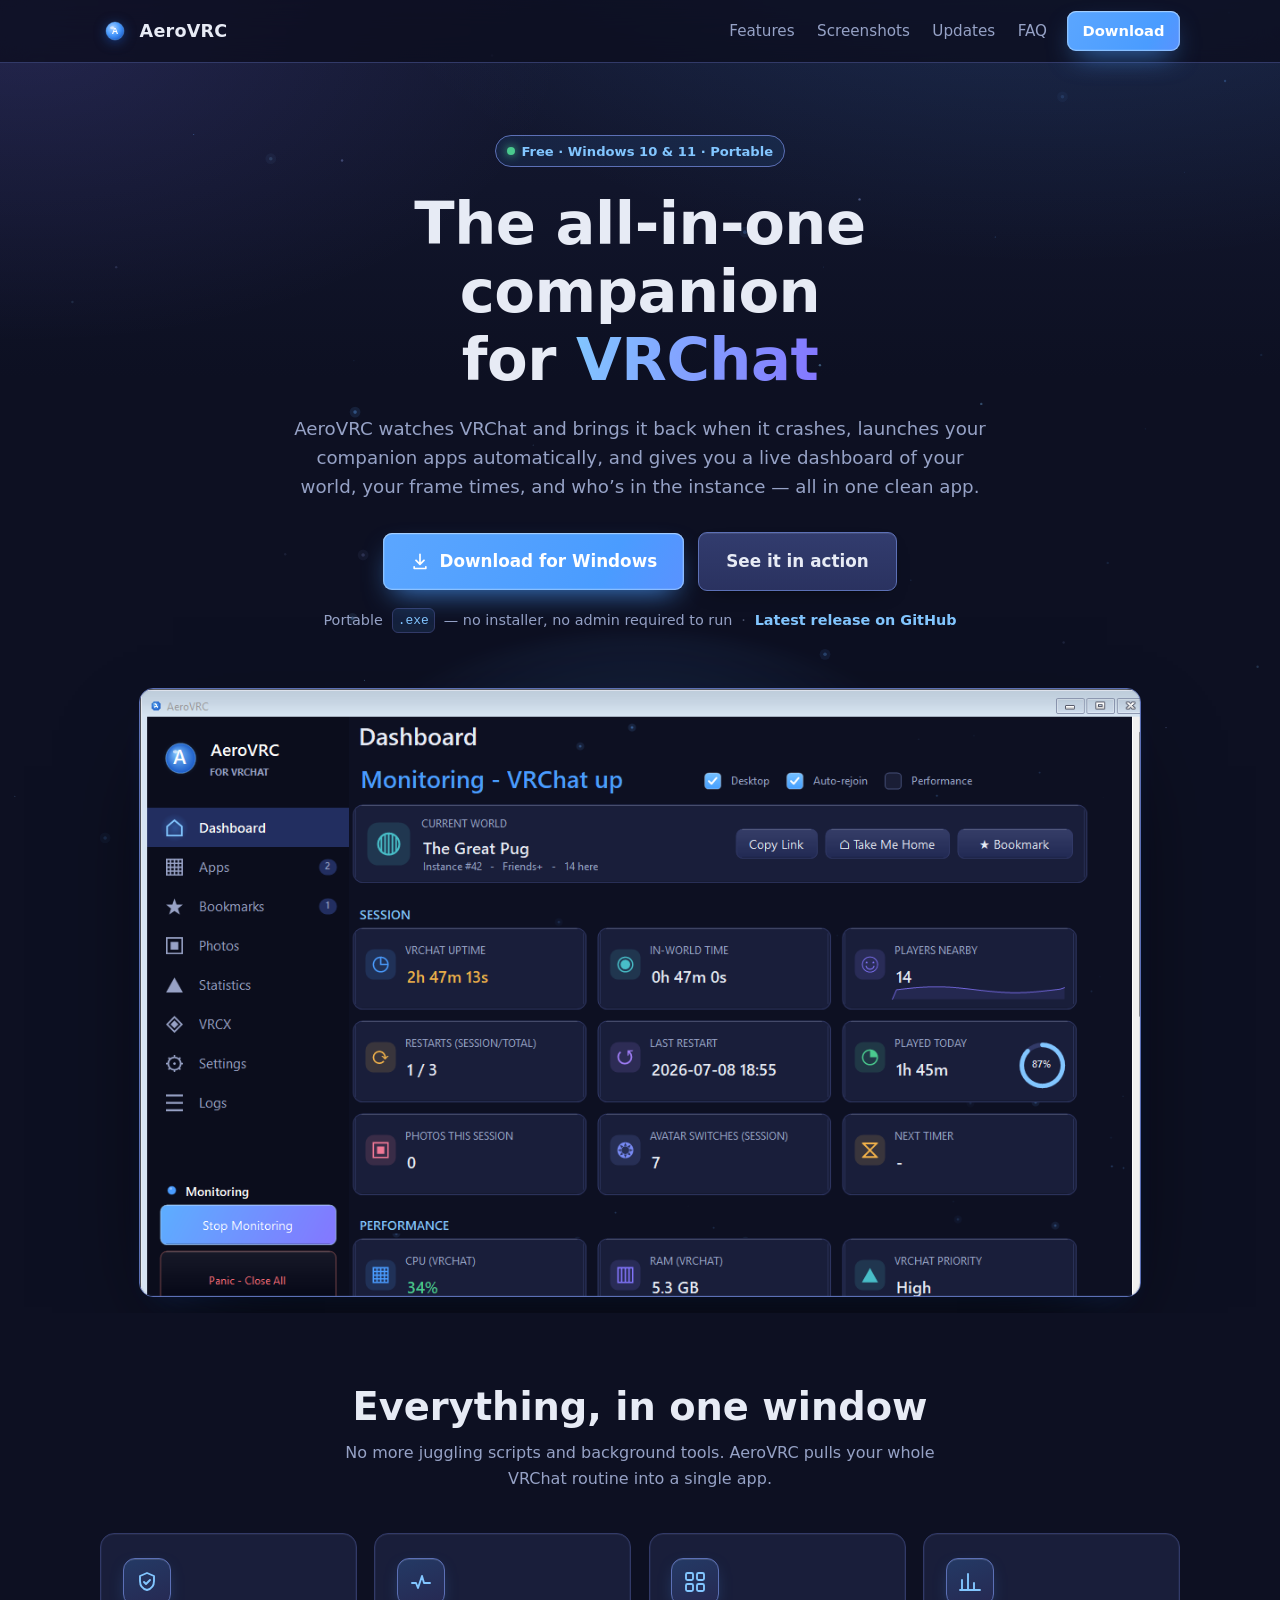
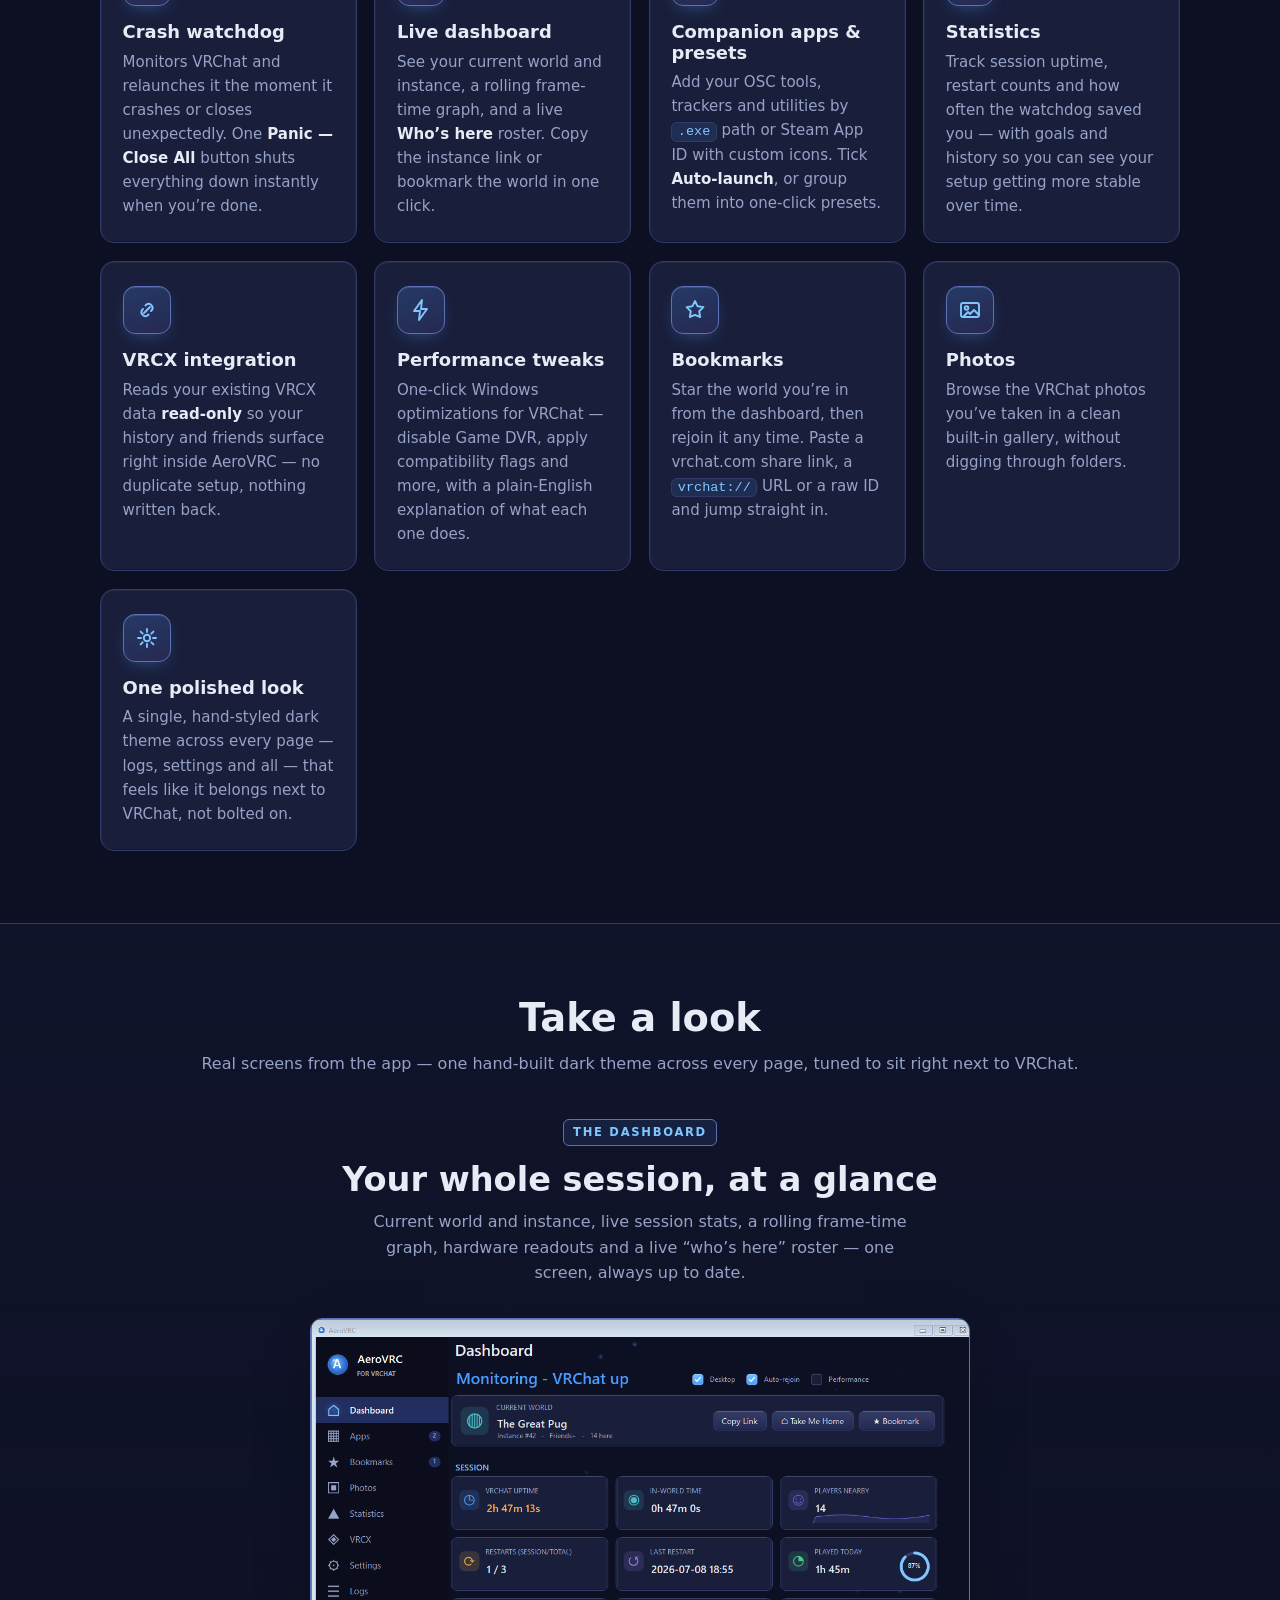
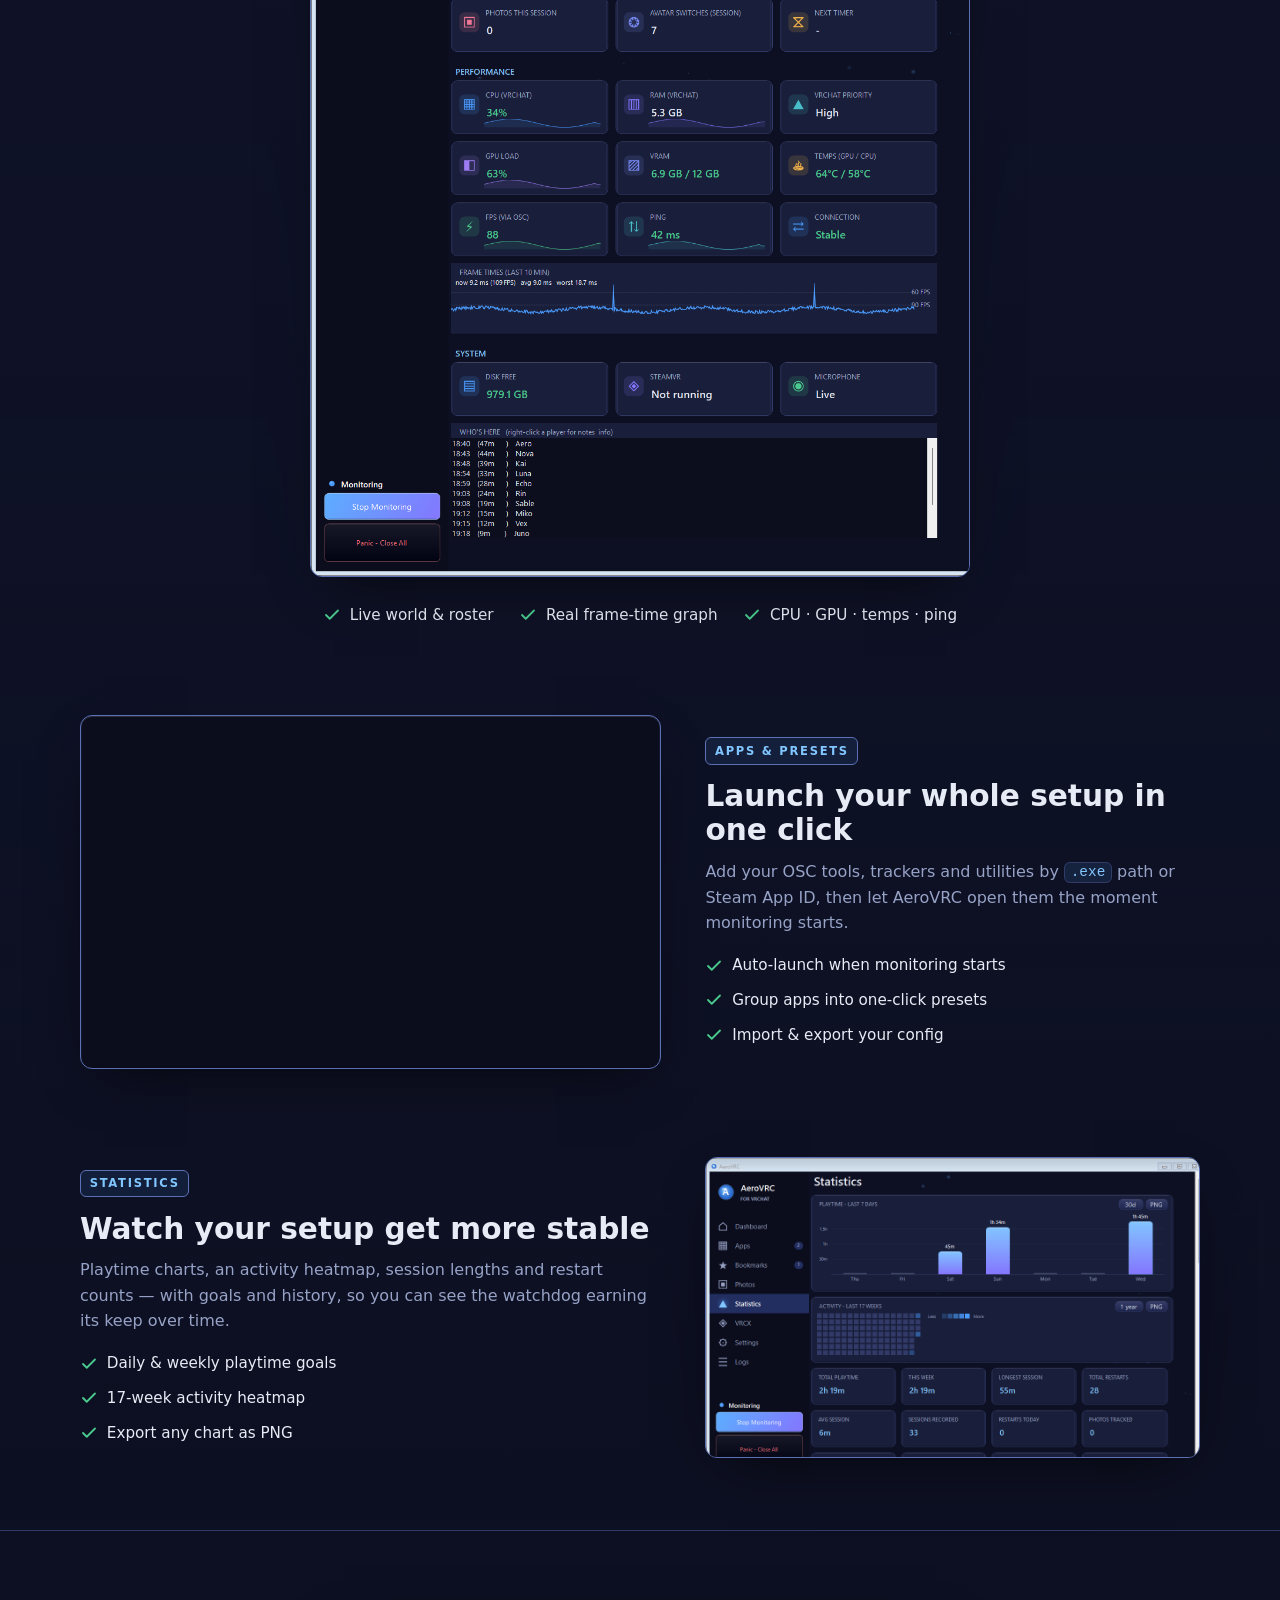
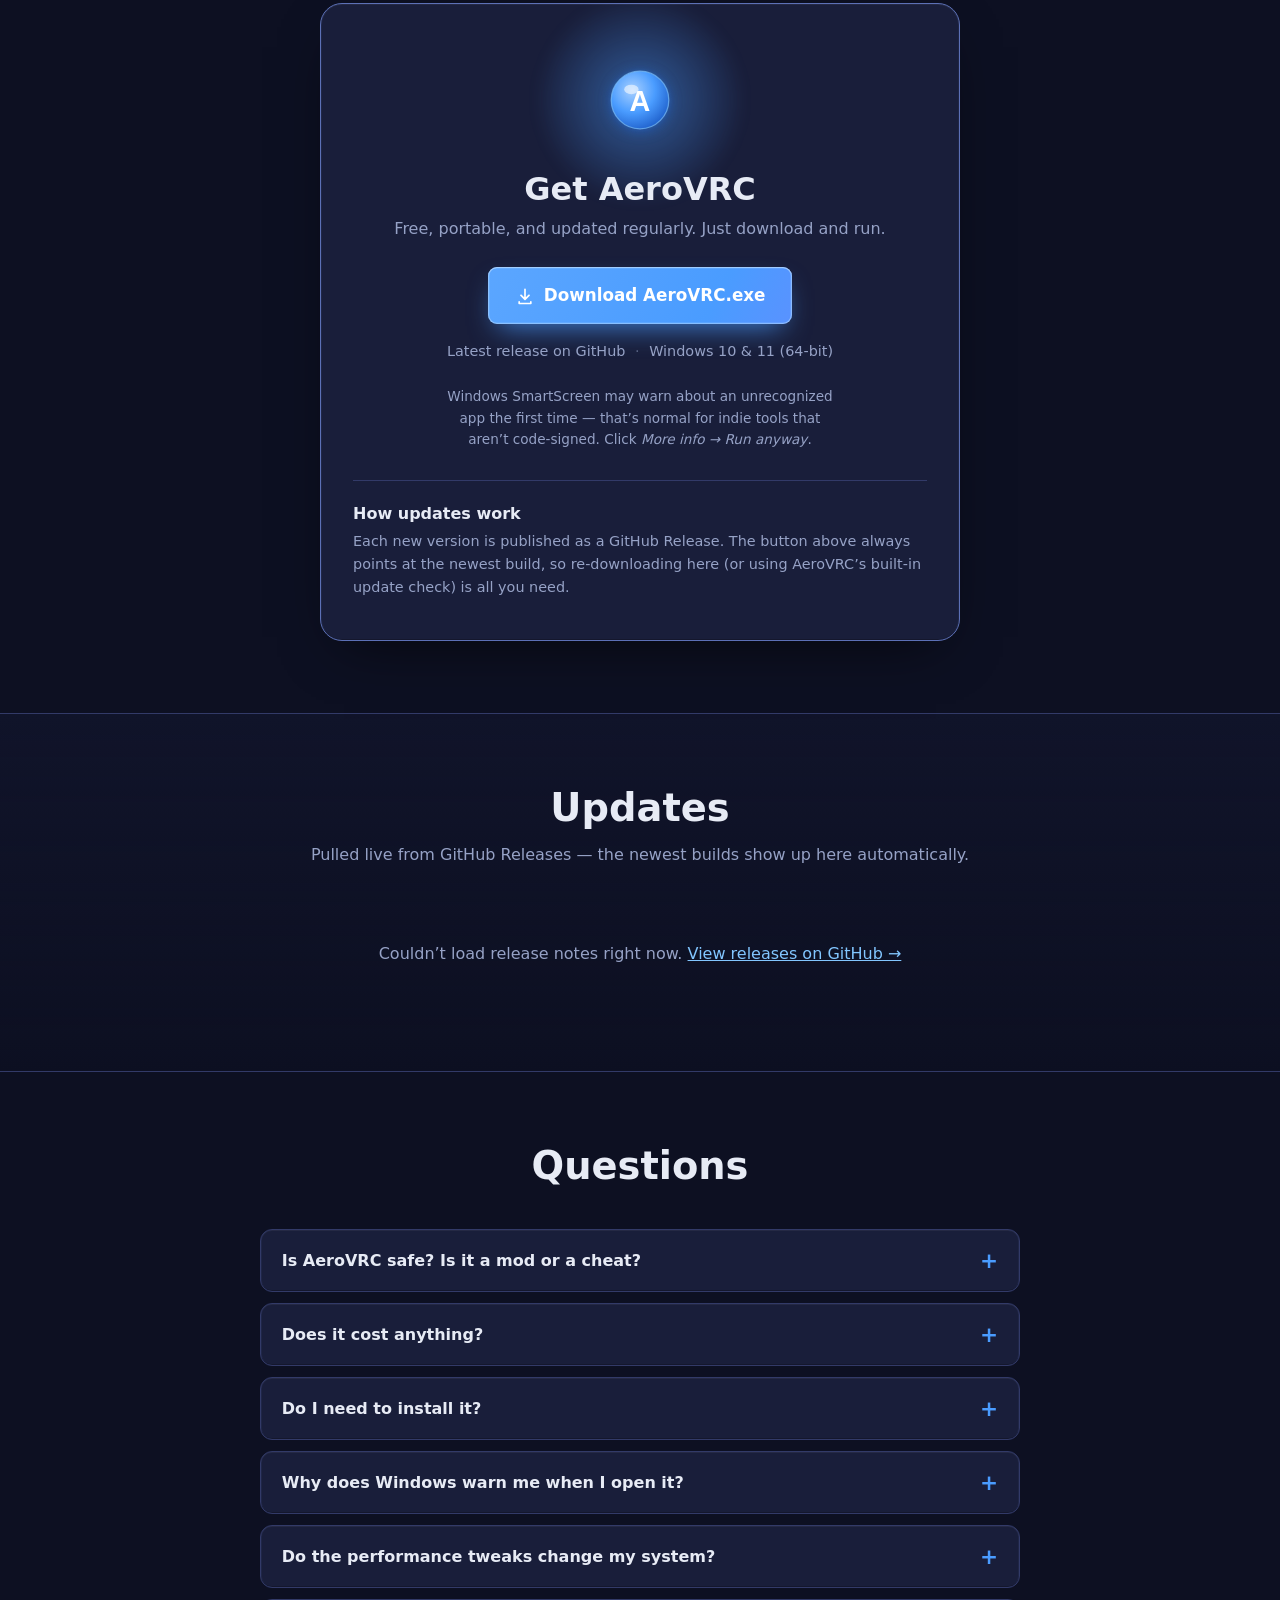
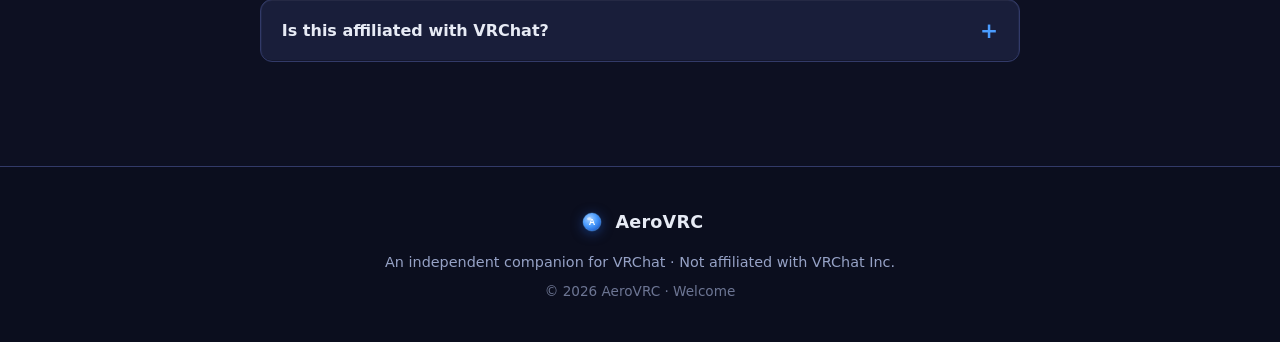
==== home/index.html @ f1172c56 "Add welcome splash page at root, move full site to /home The root now serves a welcome/splash screen" ====
<!doctype html>
<html lang="en">
<head>
  <meta charset="utf-8" />
  <meta name="viewport" content="width=device-width, initial-scale=1" />
  <title>AeroVRC — The all-in-one companion for VRChat</title>
  <meta name="description" content="AeroVRC keeps VRChat running, launches your companion apps, and gives you a live dashboard, VRCX integration, and one-click performance tweaks — free for Windows." />

  <meta property="og:title" content="AeroVRC — The all-in-one companion for VRChat" />
  <meta property="og:description" content="Crash watchdog, live dashboard, companion-app launcher, VRCX integration and performance tweaks. Free for Windows 10 & 11." />
  <meta property="og:type" content="website" />
  <meta property="og:url" content="https://aerovrc.com/home" />
  <meta property="og:image" content="https://aerovrc.com/img/cs_dashboard.png" />
  <meta name="twitter:card" content="summary_large_image" />
  <meta name="twitter:image" content="https://aerovrc.com/img/cs_dashboard.png" />

  <link rel="canonical" href="https://aerovrc.com/home" />
  <link rel="icon" href="/favicon.ico" />
  <link rel="stylesheet" href="/style.css" />

  <!-- =====================================================================
       CONFIG  —  set your GitHub repo here as  "username/repo"
       Everything (download button + auto version) reads from this one line.
       ===================================================================== -->
  <script>window.AEROVRC_REPO = "CalamityTheWatcher/AeroVRC";</script>
</head>
<body>

  <!-- ===== animated sparkle backdrop (the app's signature look) ===== -->
  <canvas id="sparkles" aria-hidden="true"></canvas>

  <!-- ===== reusable orb "A" logo (matches the app's drawn nav logo) ===== -->
  <svg width="0" height="0" style="position:absolute" aria-hidden="true">
    <defs>
      <radialGradient id="orbGlow" cx="50%" cy="50%" r="50%">
        <stop offset="0%" stop-color="#4a9cff" stop-opacity=".55" />
        <stop offset="70%" stop-color="#4a9cff" stop-opacity="0" />
      </radialGradient>
      <radialGradient id="orbBody" cx="37%" cy="33%" r="75%">
        <stop offset="0%" stop-color="#a8d0ff" />
        <stop offset="52%" stop-color="#4a9cff" />
        <stop offset="100%" stop-color="#1c5cc8" />
      </radialGradient>
      <symbol id="orb" viewBox="0 0 100 100">
        <circle cx="50" cy="50" r="49" fill="url(#orbGlow)" />
        <circle cx="50" cy="50" r="30" fill="url(#orbBody)" stroke="#82c6ff" stroke-opacity=".65" stroke-width="1.3" />
        <ellipse cx="41" cy="39" rx="7.5" ry="5" fill="#fff" opacity=".55" />
        <text x="50" y="51" text-anchor="middle" dominant-baseline="central"
              font-family="'Segoe UI Semibold','Segoe UI',sans-serif" font-weight="700" font-size="30" fill="#fff">A</text>
      </symbol>
    </defs>
  </svg>

  <!-- ================= NAV ================= -->
  <header class="nav" id="top">
    <div class="nav-inner">
      <a class="brand" href="#top">
        <svg class="orb orb-sm"><use href="#orb" /></svg>
        <span class="brand-name">AeroVRC</span>
      </a>
      <nav class="nav-links">
        <a href="#features">Features</a>
        <a href="#screens">Screenshots</a>
        <a href="#updates">Updates</a>
        <a href="#faq">FAQ</a>
      </nav>
      <a class="btn btn-primary btn-sm" data-download href="#download">Download</a>
    </div>
  </header>

  <!-- ================= HERO ================= -->
  <section class="hero">
    <div class="hero-inner" data-stagger>
      <span class="pill"><span class="pill-dot"></span> Free · Windows 10 &amp; 11 · Portable</span>
      <h1>The all-in-one companion<br />for <span class="grad">VRChat</span></h1>
      <p class="lead">
        AeroVRC watches VRChat and brings it back when it crashes, launches your companion
        apps automatically, and gives you a live dashboard of your world, your frame times,
        and who&rsquo;s in the instance — all in one clean app.
      </p>
      <div class="hero-cta">
        <a class="btn btn-primary btn-lg" data-download href="#download">
          <svg viewBox="0 0 24 24" width="20" height="20" aria-hidden="true"><path fill="currentColor" d="M12 3a1 1 0 0 1 1 1v9.6l3.3-3.3a1 1 0 0 1 1.4 1.4l-5 5a1 1 0 0 1-1.4 0l-5-5a1 1 0 0 1 1.4-1.4l3.3 3.3V4a1 1 0 0 1 1-1Zm-7 15a1 1 0 0 1 1 1v1h12v-1a1 1 0 1 1 2 0v2a1 1 0 0 1-1 1H5a1 1 0 0 1-1-1v-2a1 1 0 0 1 1-1Z"/></svg>
          Download for Windows
        </a>
        <a class="btn btn-secondary btn-lg" href="#screens">See it in action</a>
      </div>
      <p class="cta-sub">
        Portable <code>.exe</code> — no installer, no admin required to run
        <span class="dot">·</span>
        <span class="cta-meta" data-version>Latest release</span>
      </p>
    </div>

    <!-- The real app — a live-session screenshot of the AeroVRC dashboard -->
    <div class="hero-shot reveal" style="--rd:340ms">
      <div class="orb-halo hero-glow" aria-hidden="true"></div>
      <figure class="device">
        <img src="/img/cs_dashboard.png" width="1120" height="680" loading="eager" decoding="async"
             alt="The AeroVRC dashboard while monitoring a live VRChat session — current world (The Great Pug, Friends+, 14 players), plus session stat cards for uptime, players, restarts and played-today." />
      </figure>
    </div>
  </section>

  <!-- ================= FEATURES ================= -->
  <section class="section" id="features">
    <div class="section-head reveal">
      <h2>Everything, in one window</h2>
      <p>No more juggling scripts and background tools. AeroVRC pulls your whole VRChat routine into a single app.</p>
    </div>

    <div class="grid" data-stagger>
      <article class="feature">
        <div class="ficon"><svg viewBox="0 0 24 24"><path d="M12 3l7 3v5c0 4.4-2.9 7.9-7 9-4.1-1.1-7-4.6-7-9V6l7-3z"/><path d="M9 12l2 2 4-4"/></svg></div>
        <h3>Crash watchdog</h3>
        <p>Monitors VRChat and relaunches it the moment it crashes or closes unexpectedly. One <strong>Panic — Close All</strong> button shuts everything down instantly when you&rsquo;re done.</p>
      </article>

      <article class="feature">
        <div class="ficon"><svg viewBox="0 0 24 24"><path d="M3 13h4l2 5 4-12 2 7h6"/></svg></div>
        <h3>Live dashboard</h3>
        <p>See your current world and instance, a rolling frame-time graph, and a live <strong>Who&rsquo;s here</strong> roster. Copy the instance link or bookmark the world in one click.</p>
      </article>

      <article class="feature">
        <div class="ficon"><svg viewBox="0 0 24 24"><rect x="3" y="3" width="7" height="7" rx="1.5"/><rect x="14" y="3" width="7" height="7" rx="1.5"/><rect x="3" y="14" width="7" height="7" rx="1.5"/><rect x="14" y="14" width="7" height="7" rx="1.5"/></svg></div>
        <h3>Companion apps &amp; presets</h3>
        <p>Add your OSC tools, trackers and utilities by <code>.exe</code> path or Steam App ID with custom icons. Tick <strong>Auto-launch</strong>, or group them into one-click presets.</p>
      </article>

      <article class="feature">
        <div class="ficon"><svg viewBox="0 0 24 24"><path d="M4 20V10M10 20V4M16 20v-7M22 20H2"/></svg></div>
        <h3>Statistics</h3>
        <p>Track session uptime, restart counts and how often the watchdog saved you — with goals and history so you can see your setup getting more stable over time.</p>
      </article>

      <article class="feature">
        <div class="ficon"><svg viewBox="0 0 24 24"><path d="M9 15l6-6"/><path d="M10.5 7.5l1-1a4 4 0 015.5 5.5l-1 1"/><path d="M13.5 16.5l-1 1a4 4 0 01-5.5-5.5l1-1"/></svg></div>
        <h3>VRCX integration</h3>
        <p>Reads your existing VRCX data <strong>read-only</strong> so your history and friends surface right inside AeroVRC — no duplicate setup, nothing written back.</p>
      </article>

      <article class="feature">
        <div class="ficon"><svg viewBox="0 0 24 24"><path d="M13 2L5 13h6l-1 9 8-11h-6l1-9z"/></svg></div>
        <h3>Performance tweaks</h3>
        <p>One-click Windows optimizations for VRChat — disable Game DVR, apply compatibility flags and more, with a plain-English explanation of what each one does.</p>
      </article>

      <article class="feature">
        <div class="ficon"><svg viewBox="0 0 24 24"><path d="M12 3l2.6 5.3 5.8.8-4.2 4.1 1 5.8L12 16.9 6.8 19l1-5.8L3.6 9.1l5.8-.8L12 3z"/></svg></div>
        <h3>Bookmarks</h3>
        <p>Star the world you&rsquo;re in from the dashboard, then rejoin it any time. Paste a vrchat.com share link, a <code>vrchat://</code> URL or a raw ID and jump straight in.</p>
      </article>

      <article class="feature">
        <div class="ficon"><svg viewBox="0 0 24 24"><rect x="3" y="5" width="18" height="14" rx="2"/><circle cx="8.5" cy="10" r="1.8"/><path d="M21 17l-5-5-4 4-2-2-4 4"/></svg></div>
        <h3>Photos</h3>
        <p>Browse the VRChat photos you&rsquo;ve taken in a clean built-in gallery, without digging through folders.</p>
      </article>

      <article class="feature">
        <div class="ficon"><svg viewBox="0 0 24 24"><path d="M12 3v3M12 18v3M3 12h3M18 12h3M5.6 5.6l2.1 2.1M16.3 16.3l2.1 2.1M18.4 5.6l-2.1 2.1M7.7 16.3l-2.1 2.1"/><circle cx="12" cy="12" r="3.2"/></svg></div>
        <h3>One polished look</h3>
        <p>A single, hand-styled dark theme across every page — logs, settings and all — that feels like it belongs next to VRChat, not bolted on.</p>
      </article>
    </div>
  </section>

  <!-- ================= SHOWCASE ================= -->
  <section class="section alt" id="screens">
    <div class="section-head reveal">
      <h2>Take a look</h2>
      <p>Real screens from the app — one hand-built dark theme across every page, tuned to sit right next to VRChat.</p>
    </div>

    <div class="showcase">
      <!-- The dashboard, in full -->
      <article class="feature-shot reveal">
        <span class="kicker">The dashboard</span>
        <h3>Your whole session, at a glance</h3>
        <p>Current world and instance, live session stats, a rolling frame-time graph, hardware
        readouts and a live &ldquo;who&rsquo;s here&rdquo; roster — one screen, always up to date.</p>
        <div class="feature-media">
          <div class="orb-halo hero-glow" aria-hidden="true"></div>
          <figure class="shot-frame">
            <img src="/img/cs_dashboard_full.png" width="1120" height="1460" loading="lazy" decoding="async"
                 alt="The full AeroVRC dashboard: session and performance stat cards with sparklines, a real frame-time graph with 60 and 90 FPS reference lines, system info, and the who's-here roster with join times." />
          </figure>
        </div>
        <ul class="ticks">
          <li><svg viewBox="0 0 24 24" aria-hidden="true"><path d="M20 6 9 17l-5-5"/></svg> Live world &amp; roster</li>
          <li><svg viewBox="0 0 24 24" aria-hidden="true"><path d="M20 6 9 17l-5-5"/></svg> Real frame-time graph</li>
          <li><svg viewBox="0 0 24 24" aria-hidden="true"><path d="M20 6 9 17l-5-5"/></svg> CPU · GPU · temps · ping</li>
        </ul>
      </article>

      <!-- Apps & presets -->
      <article class="show-row reveal">
        <div class="show-media">
          <figure class="shot-frame">
            <img src="/img/cs_apps.png" width="1120" height="680" loading="lazy" decoding="async"
                 alt="The Apps page listing companion apps — SlimeVR (auto-launch on) and Virtual Desktop — each with Launch, Auto-launch, Edit and Remove controls." />
          </figure>
        </div>
        <div class="show-copy">
          <span class="kicker">Apps &amp; presets</span>
          <h3>Launch your whole setup in one click</h3>
          <p>Add your OSC tools, trackers and utilities by <code>.exe</code> path or Steam App ID,
          then let AeroVRC open them the moment monitoring starts.</p>
          <ul class="ticks">
            <li><svg viewBox="0 0 24 24" aria-hidden="true"><path d="M20 6 9 17l-5-5"/></svg> Auto-launch when monitoring starts</li>
            <li><svg viewBox="0 0 24 24" aria-hidden="true"><path d="M20 6 9 17l-5-5"/></svg> Group apps into one-click presets</li>
            <li><svg viewBox="0 0 24 24" aria-hidden="true"><path d="M20 6 9 17l-5-5"/></svg> Import &amp; export your config</li>
          </ul>
        </div>
      </article>

      <!-- Statistics -->
      <article class="show-row reverse reveal">
        <div class="show-media">
          <figure class="shot-frame">
            <img src="/img/cs_statistics.png" width="1120" height="680" loading="lazy" decoding="async"
                 alt="The Statistics page with a 7-day playtime bar chart, a 17-week activity heatmap, and cards for total playtime, longest session, sessions recorded and restarts." />
          </figure>
        </div>
        <div class="show-copy">
          <span class="kicker">Statistics</span>
          <h3>Watch your setup get more stable</h3>
          <p>Playtime charts, an activity heatmap, session lengths and restart counts — with goals
          and history, so you can see the watchdog earning its keep over time.</p>
          <ul class="ticks">
            <li><svg viewBox="0 0 24 24" aria-hidden="true"><path d="M20 6 9 17l-5-5"/></svg> Daily &amp; weekly playtime goals</li>
            <li><svg viewBox="0 0 24 24" aria-hidden="true"><path d="M20 6 9 17l-5-5"/></svg> 17-week activity heatmap</li>
            <li><svg viewBox="0 0 24 24" aria-hidden="true"><path d="M20 6 9 17l-5-5"/></svg> Export any chart as PNG</li>
          </ul>
        </div>
      </article>
    </div>
  </section>

  <!-- ================= DOWNLOAD ================= -->
  <section class="section" id="download">
    <div class="download-card reveal">
      <div class="orb-halo dl"></div>
      <svg class="orb orb-lg"><use href="#orb" /></svg>
      <h2>Get AeroVRC</h2>
      <p class="dl-sub">Free, portable, and updated regularly. Just download and run.</p>
      <a class="btn btn-primary btn-lg" data-download href="#">
        <svg viewBox="0 0 24 24" width="20" height="20" aria-hidden="true"><path fill="currentColor" d="M12 3a1 1 0 0 1 1 1v9.6l3.3-3.3a1 1 0 0 1 1.4 1.4l-5 5a1 1 0 0 1-1.4 0l-5-5a1 1 0 0 1 1.4-1.4l3.3 3.3V4a1 1 0 0 1 1-1Zm-7 15a1 1 0 0 1 1 1v1h12v-1a1 1 0 1 1 2 0v2a1 1 0 0 1-1 1H5a1 1 0 0 1-1-1v-2a1 1 0 0 1 1-1Z"/></svg>
        Download AeroVRC.exe
      </a>
      <div class="dl-meta">
        <span data-version>Checking latest version…</span>
        <span class="dot">·</span>
        <span>Windows 10 &amp; 11 (64-bit)</span>
      </div>
      <p class="dl-note">
        Windows SmartScreen may warn about an unrecognized app the first time — that&rsquo;s normal for
        indie tools that aren&rsquo;t code-signed. Click <em>More info → Run anyway</em>.
      </p>
      <div class="how-updates">
        <h4>How updates work</h4>
        <p>Each new version is published as a GitHub Release. The button above always points at the
        newest build, so re-downloading here (or using AeroVRC&rsquo;s built-in update check) is all you need.</p>
      </div>
    </div>
  </section>

  <!-- ================= UPDATES / CHANGELOG ================= -->
  <section class="section alt" id="updates">
    <div class="section-head reveal">
      <h2>Updates</h2>
      <p>Pulled live from GitHub Releases — the newest builds show up here automatically.</p>
    </div>
    <div class="changelog" data-changelog>
      <div class="cl-empty">Loading release notes…</div>
    </div>
  </section>

  <!-- ================= FAQ ================= -->
  <section class="section" id="faq">
    <div class="section-head reveal">
      <h2>Questions</h2>
    </div>
    <div class="faq" data-stagger>
      <details>
        <summary>Is AeroVRC safe? Is it a mod or a cheat?</summary>
        <p>No. AeroVRC does not modify, inject into, or automate the VRChat client. It launches VRChat
        normally, watches whether the process is running, and reads VRChat&rsquo;s own local log files to
        show your current world and who&rsquo;s in the instance — the same public information the game already
        writes to disk. Your VRCX data is read <strong>read-only</strong>.</p>
      </details>
      <details>
        <summary>Does it cost anything?</summary>
        <p>No. AeroVRC is completely free.</p>
      </details>
      <details>
        <summary>Do I need to install it?</summary>
        <p>No installer — it&rsquo;s a single portable <code>.exe</code>. Put it wherever you like and run it.
        Settings are saved to your Windows <code>%APPDATA%</code> folder.</p>
      </details>
      <details>
        <summary>Why does Windows warn me when I open it?</summary>
        <p>AeroVRC isn&rsquo;t code-signed (certificates are expensive for a free tool), so SmartScreen shows a
        generic &ldquo;unrecognized app&rdquo; prompt. Choose <em>More info → Run anyway</em>. You can always
        re-download from this page to be sure you have the official build.</p>
      </details>
      <details>
        <summary>Do the performance tweaks change my system?</summary>
        <p>The Optimization page applies well-known Windows settings (like disabling Game DVR) that improve
        VRChat performance. Each tweak is explained in plain English before you apply it, and they&rsquo;re all
        standard, reversible Windows options.</p>
      </details>
      <details>
        <summary>Is this affiliated with VRChat?</summary>
        <p>No. AeroVRC is an independent, unofficial companion tool. VRChat is a trademark of VRChat Inc.,
        and AeroVRC is not endorsed by or associated with them.</p>
      </details>
    </div>
  </section>

  <!-- ================= FOOTER ================= -->
  <footer class="footer">
    <div class="footer-inner">
      <div class="foot-brand">
        <svg class="orb orb-sm"><use href="#orb" /></svg>
        <span class="brand-name">AeroVRC</span>
      </div>
      <p class="foot-note">An independent companion for VRChat · Not affiliated with VRChat Inc.</p>
      <p class="foot-copy">© <span data-year>2026</span> AeroVRC · <a href="/">Welcome</a></p>
    </div>
  </footer>

  <script src="/app.js"></script>
</body>
</html>
---- style.css ----
/* ============================================================
   AeroVRC website — reproduces the app's own painted look:
   deep-navy aurora + drifting sparkles, solid cards with lit
   edges, glossy azure->violet buttons with a glowing rim, and
   the animated orb "A" logo.
   ============================================================ */
:root{
  --bg:#0d1022;        --bg-top:#151a34;    --surface:#141832;
  --card:#191e3a;      --card-top:#22284c;
  --accent:#4a9cff;    --accent-hi:#82c6ff; --accent2:#8476ff;  --deep:#1c5cc8;
  --text:#e7ebf5;      --muted:#96a2c6;
  --border:#323a68;    --border-hi:#5c70b6;
  --success:#4aca8e;   --danger:#f06672;    --warning:#f2b24a;
  --nav:#0b0d1c;       --input:#161a32;
  --font:"Segoe UI","Segoe UI Variable",system-ui,-apple-system,Roboto,Helvetica,Arial,sans-serif;
  --font-semi:"Segoe UI Semibold","Segoe UI",system-ui,sans-serif;
  /* the lit-edge recipe every card/panel shares (top highlight + side rails + bottom shade) */
  --lit:inset 0 1px 0 rgba(255,255,255,.05),
        inset 1px 0 0 rgba(92,112,182,.10),
        inset -1px 0 0 rgba(92,112,182,.10),
        inset 0 -1px 0 rgba(0,0,0,.22);
  --float:0 20px 55px -24px rgba(0,0,0,.75);
}

*{box-sizing:border-box}
html{scroll-behavior:smooth}
body{
  margin:0;position:relative;
  font-family:var(--font);color:var(--text);
  background-color:var(--bg);
  /* aurora wash: soft azure top-right + violet top-left over deep navy */
  background-image:
    radial-gradient(1200px 620px at 82% -12%, rgba(74,156,255,.16), transparent 60%),
    radial-gradient(980px 560px at 2% 4%, rgba(132,118,255,.13), transparent 55%),
    linear-gradient(180deg,var(--bg-top),var(--bg) 42%);
  background-attachment:fixed;
  line-height:1.6;-webkit-font-smoothing:antialiased;
}

/* sparkle canvas sits behind everything, pinned to the viewport */
#sparkles{position:fixed;inset:0;width:100%;height:100%;z-index:0;pointer-events:none}
body > *:not(#sparkles):not(svg){position:relative;z-index:1}

a{color:inherit;text-decoration:none}
h1,h2,h3,h4{line-height:1.15;margin:0;font-family:var(--font-semi)}
code{
  font-family:Consolas,"SFMono-Regular",Menlo,monospace;
  background:rgba(74,156,255,.12);border:1px solid var(--border);
  padding:.08em .4em;border-radius:6px;font-size:.9em;color:var(--accent-hi);
}
.grad{background:linear-gradient(100deg,var(--accent-hi),var(--accent2));
  -webkit-background-clip:text;background-clip:text;color:transparent}

/* ---------- orb logo ---------- */
.orb{display:inline-block;line-height:0;filter:drop-shadow(0 2px 6px rgba(28,92,200,.55))}
.orb-xs{width:18px;height:18px}
.orb-sm{width:30px;height:30px}
.orb-lg{width:96px;height:96px}
.orb-halo{
  position:absolute;width:260px;height:260px;border-radius:50%;pointer-events:none;
  background:radial-gradient(circle,rgba(74,156,255,.5),rgba(74,156,255,0) 68%);
  filter:blur(6px);animation:breathe 5s ease-in-out infinite;z-index:0;
}
.orb-halo.dl{width:220px;height:220px;top:-14px;left:50%;transform:translateX(-50%)}
@keyframes breathe{0%,100%{opacity:.55;transform:scale(1)}50%{opacity:.9;transform:scale(1.08)}}
.orb-halo.dl{animation-name:breathe-dl}
@keyframes breathe-dl{0%,100%{opacity:.5;transform:translateX(-50%) scale(1)}50%{opacity:.85;transform:translateX(-50%) scale(1.08)}}

/* ---------- buttons ---------- */
.btn{
  position:relative;overflow:hidden;isolation:isolate;
  display:inline-flex;align-items:center;justify-content:center;gap:.55em;font-family:var(--font-semi);
  font-weight:600;border-radius:9px;cursor:pointer;border:0;white-space:nowrap;
  transition:transform .2s cubic-bezier(.2,.7,.2,1), box-shadow .25s ease, filter .2s ease, background-color .25s ease;
}
.btn:focus-visible{outline:2px solid var(--accent-hi);outline-offset:3px}
/* a diagonal highlight that sweeps across the button on hover */
.btn::before{content:"";position:absolute;top:0;bottom:0;left:-130%;width:55%;z-index:0;pointer-events:none;
  background:linear-gradient(100deg,transparent,rgba(255,255,255,.32),transparent);
  transform:skewX(-18deg);transition:left .6s cubic-bezier(.3,.5,.3,1)}
.btn:hover::before{left:155%}
.btn:active{transform:translateY(1px) scale(.985)}
.btn-primary{
  color:#fff;
  background:linear-gradient(118deg,#5ba6ff 0%,var(--accent) 42%,var(--accent2) 100%);
  background-size:175% 175%;animation:btnSheen 7s ease-in-out infinite;
  box-shadow:
    0 0 0 1.3px rgba(174,214,255,.6) inset,   /* glowing rim */
    0 1px 0 rgba(255,255,255,.35) inset,      /* top highlight */
    0 12px 28px -10px rgba(74,156,255,.8);    /* accent glow */
}
.btn-primary:hover{transform:translateY(-2px);filter:brightness(1.08);
  box-shadow:0 0 0 1.3px rgba(200,228,255,.8) inset,0 1px 0 rgba(255,255,255,.45) inset,0 20px 42px -12px rgba(74,156,255,1)}
.btn-primary:active{transform:translateY(0) scale(.99);filter:brightness(.95)}
@keyframes btnSheen{0%,100%{background-position:0% 50%}50%{background-position:100% 50%}}
.btn-sm{padding:.55em 1.05em;font-size:.92rem}
.btn-lg{padding:.9em 1.6em;font-size:1.05rem}
/* secondary button — mirrors the app's flat BtnBg control (subtle 3D + border) */
.btn-secondary{
  color:var(--text);
  background:linear-gradient(180deg,#323c6e,#2a3260);
  box-shadow:inset 0 1px 0 rgba(255,255,255,.09),0 1px 0 rgba(0,0,0,.25),0 8px 22px -14px rgba(0,0,0,.8);
  border:1px solid var(--border-hi);
}
.btn-secondary:hover{transform:translateY(-2px);background:linear-gradient(180deg,#3a4578,#313a6c);border-color:#6b7fc0}
.btn-secondary:active{transform:translateY(0);filter:brightness(.96)}

/* ---------- nav ---------- */
.nav{position:sticky;top:0;z-index:50;background:rgba(11,13,28,.75);
  backdrop-filter:blur(14px);-webkit-backdrop-filter:blur(14px);border-bottom:1px solid var(--border);
  transition:background .3s ease, box-shadow .3s ease, border-color .3s ease}
.nav.scrolled{background:rgba(11,13,28,.92);border-bottom-color:var(--border-hi);
  box-shadow:0 8px 30px -16px rgba(0,0,0,.8)}
.nav-inner{max-width:1120px;margin:0 auto;padding:.7rem 1.25rem;display:flex;align-items:center;gap:1.25rem;
  transition:padding .3s ease}
.nav.scrolled .nav-inner{padding-top:.5rem;padding-bottom:.5rem}
.brand{display:flex;align-items:center;gap:.6rem;transition:transform .2s ease}
.brand:hover{transform:translateY(-1px)}
.brand .orb{transition:transform .5s cubic-bezier(.2,.7,.2,1),filter .3s ease}
.brand:hover .orb{transform:rotate(8deg) scale(1.08);filter:drop-shadow(0 2px 10px rgba(74,156,255,.85))}
.brand-name{font-family:var(--font-semi);font-weight:700;font-size:1.1rem;letter-spacing:.2px}
.nav-links{display:flex;gap:1.4rem;margin-left:auto;font-size:.95rem;color:var(--muted)}
.nav-links a{position:relative;padding:.2rem 0;transition:color .2s ease}
.nav-links a::after{content:"";position:absolute;left:0;right:0;bottom:-1px;height:2px;border-radius:2px;
  background:linear-gradient(90deg,var(--accent),var(--accent2));transform:scaleX(0);transform-origin:left;
  transition:transform .25s cubic-bezier(.2,.7,.2,1)}
.nav-links a:hover{color:var(--text)}
.nav-links a:hover::after{transform:scaleX(1)}

/* ---------- hero ---------- */
.hero{padding:4.5rem 1.25rem 1rem;text-align:center;overflow:hidden}
.hero-inner{max-width:820px;margin:0 auto;display:flex;flex-direction:column;align-items:center}
.pill{display:inline-flex;align-items:center;gap:.5em;font-size:.82rem;font-weight:600;color:var(--accent-hi);
  background:rgba(74,156,255,.1);border:1px solid var(--border-hi);padding:.35em .85em;border-radius:999px;margin-bottom:1.4rem}
.pill-dot{width:8px;height:8px;border-radius:50%;background:var(--success);box-shadow:0 0 10px var(--success);
  animation:pulseDot 2.2s ease-in-out infinite}
@keyframes pulseDot{
  0%,100%{box-shadow:0 0 0 0 rgba(74,202,142,.55),0 0 10px var(--success)}
  55%{box-shadow:0 0 0 6px rgba(74,202,142,0),0 0 10px var(--success)}
}
.hero h1{font-size:clamp(2.3rem,5.4vw,3.7rem);font-weight:700;letter-spacing:-.5px}
.lead{color:var(--muted);font-size:1.14rem;max-width:60ch;margin:1.25rem auto 1.9rem}
.hero-cta{display:flex;align-items:center;justify-content:center;gap:.9rem;flex-wrap:wrap}
.cta-sub{color:var(--muted);font-size:.9rem;margin:1.1rem 0 0;display:inline-flex;gap:.55rem;align-items:center;flex-wrap:wrap;justify-content:center}
.cta-meta{color:var(--accent-hi);font-weight:600}
.cta-sub .dot{opacity:.45}

/* ---------- device frame (a real screenshot of the app) ---------- */
.hero-shot{position:relative;max-width:1010px;margin:3.4rem auto 0;padding:0 .25rem}
.hero-shot .orb-halo.hero-glow{top:-9%;left:50%;width:min(780px,92%);height:540px;opacity:.5;
  transform:translateX(-50%);animation-name:breathe-hero}
@keyframes breathe-hero{0%,100%{opacity:.4;transform:translateX(-50%) scale(1)}50%{opacity:.62;transform:translateX(-50%) scale(1.05)}}
.device{position:relative;z-index:1;margin:0;border-radius:14px;overflow:hidden;background:var(--nav);
  border:1px solid var(--border-hi);animation:floaty 7s ease-in-out infinite;
  box-shadow:var(--lit),0 44px 100px -34px rgba(0,0,0,.9),0 12px 30px -18px rgba(28,92,200,.5);
  transition:box-shadow .35s ease}
.device:hover{box-shadow:var(--lit),0 54px 120px -34px rgba(0,0,0,.95),0 18px 46px -18px rgba(74,156,255,.7)}
.device img{display:block;width:100%;height:auto}
@keyframes floaty{0%,100%{transform:translateY(0)}50%{transform:translateY(-9px)}}
/* faint glass sheen along the very top of the frame */
.device::after{content:"";position:absolute;inset:0;pointer-events:none;border-radius:14px;
  box-shadow:inset 0 1px 0 rgba(255,255,255,.09),inset 0 0 0 1px rgba(92,112,182,.12)}

/* ---------- sections ---------- */
.section{max-width:1120px;margin:0 auto;padding:4.5rem 1.25rem}
.section.alt{max-width:none;background:linear-gradient(180deg,rgba(20,24,50,.5),rgba(13,16,34,0));
  border-top:1px solid var(--border);border-bottom:1px solid var(--border)}
.section.alt > *{max-width:1120px;margin-left:auto;margin-right:auto}
.section-head{text-align:center;max-width:640px;margin:0 auto 2.6rem}
.section-head h2{font-size:clamp(1.7rem,3.5vw,2.4rem);font-weight:700}
.section-head p{color:var(--muted);margin:.7rem 0 0}

/* ---------- feature grid ---------- */
.grid{display:grid;grid-template-columns:repeat(4,1fr);gap:1.1rem}
.feature{background:var(--card);border:1px solid var(--border);border-radius:14px;padding:1.5rem 1.35rem;
  box-shadow:var(--lit);transition:transform .22s cubic-bezier(.2,.7,.2,1), border-color .22s ease, box-shadow .22s ease}
.feature:hover{transform:translateY(-5px);border-color:var(--border-hi);
  box-shadow:var(--lit),var(--float),0 0 0 1px rgba(74,156,255,.28),0 16px 40px -20px rgba(74,156,255,.55)}
.ficon{width:48px;height:48px;display:grid;place-items:center;border-radius:12px;margin-bottom:1rem;
  background:linear-gradient(160deg,rgba(74,156,255,.22),rgba(132,118,255,.12));
  border:1px solid var(--border-hi);box-shadow:inset 0 1px 0 rgba(255,255,255,.12),0 6px 18px -8px rgba(74,156,255,.55);
  transition:transform .3s cubic-bezier(.2,.7,.2,1), box-shadow .3s ease, background .3s ease}
.feature:hover .ficon{transform:translateY(-2px) rotate(-5deg);
  background:linear-gradient(160deg,rgba(74,156,255,.34),rgba(132,118,255,.2));
  box-shadow:inset 0 1px 0 rgba(255,255,255,.18),0 10px 26px -8px rgba(74,156,255,.8)}
.ficon svg{width:24px;height:24px;fill:none;stroke:var(--accent-hi);stroke-width:1.9;stroke-linecap:round;stroke-linejoin:round;
  transition:stroke .3s ease}
.feature:hover .ficon svg{stroke:#fff}
.feature h3{font-size:1.12rem;margin-bottom:.45rem}
.feature p{color:var(--muted);font-size:.94rem;margin:0}
.feature strong{color:var(--text);font-weight:600}

/* ---------- showcase (real screenshots) ---------- */
.showcase{display:flex;flex-direction:column;gap:5.5rem}
/* small-caps section label, matching the app's in-page headers */
.kicker{display:inline-block;font-family:var(--font-semi);font-weight:700;font-size:.72rem;letter-spacing:.15em;
  text-transform:uppercase;color:var(--accent-hi);padding:.32em .75em;border-radius:6px;margin-bottom:.9rem;
  background:rgba(74,156,255,.1);border:1px solid var(--border-hi)}

/* the reusable framed screenshot */
.shot-frame{position:relative;margin:0;border-radius:12px;overflow:hidden;background:var(--nav);
  border:1px solid var(--border-hi);box-shadow:var(--lit),var(--float);
  transition:transform .35s cubic-bezier(.2,.7,.2,1), box-shadow .35s ease, border-color .35s ease}
.shot-frame:hover{transform:translateY(-6px);border-color:#6b7fc0;
  box-shadow:var(--lit),0 40px 80px -30px rgba(0,0,0,.9),0 14px 40px -18px rgba(74,156,255,.5)}
.shot-frame img{display:block;width:100%;height:auto}
.shot-frame::after{content:"";position:absolute;inset:0;pointer-events:none;border-radius:12px;
  box-shadow:inset 0 1px 0 rgba(255,255,255,.08)}

/* hero screen of the showcase — the full dashboard, centred */
.feature-shot{text-align:center;position:relative}
.feature-shot h3{font-size:clamp(1.6rem,3vw,2.1rem);margin-bottom:.6rem}
.feature-shot > p{color:var(--muted);max-width:56ch;margin:0 auto}
.feature-media{position:relative;max-width:660px;margin:2rem auto 0}
.feature-media .orb-halo.hero-glow{top:4%;height:60%;width:min(560px,88%);opacity:.4}
.ticks{list-style:none;padding:0;margin:1.6rem auto 0;display:flex;gap:1.6rem;justify-content:center;flex-wrap:wrap}
.ticks li{display:flex;align-items:center;gap:.55rem;color:var(--text);font-size:.95rem;font-weight:500}
.ticks li svg{width:18px;height:18px;flex:none;fill:none;stroke:var(--success);stroke-width:2.4;stroke-linecap:round;stroke-linejoin:round}

/* alternating image / copy rows */
.show-row{display:grid;grid-template-columns:1.08fr .92fr;gap:2.8rem;align-items:center}
.show-row.reverse .show-media{order:2}
.show-copy h3{font-size:clamp(1.4rem,2.6vw,1.85rem);margin-bottom:.7rem}
.show-copy > p{color:var(--muted);margin:0 0 1.1rem}
.show-copy .ticks{justify-content:flex-start;margin-top:0}
.show-copy .ticks{flex-direction:column;gap:.65rem;align-items:flex-start}

/* ---------- download ---------- */
.download-card{position:relative;max-width:640px;margin:0 auto;text-align:center;overflow:hidden;
  background:var(--card);border:1px solid var(--border-hi);border-radius:22px;padding:3rem 2rem 2.6rem;box-shadow:var(--lit),var(--float)}
.download-card > *:not(.orb-halo){position:relative;z-index:1}
.download-card .orb-lg{margin-bottom:1rem}
.download-card h2{font-size:2rem}
.dl-sub{color:var(--muted);margin:.5rem 0 1.6rem}
.dl-meta{display:flex;align-items:center;justify-content:center;gap:.6rem;color:var(--muted);font-size:.9rem;margin-top:1rem;flex-wrap:wrap}
.dl-meta .dot{opacity:.5}
.dl-note{color:var(--muted);font-size:.85rem;margin:1.4rem auto 0;max-width:46ch}
.how-updates{margin-top:1.8rem;padding-top:1.5rem;border-top:1px solid var(--border);text-align:left}
.how-updates h4{font-size:1rem;margin-bottom:.4rem}
.how-updates p{color:var(--muted);font-size:.9rem;margin:0}

/* ---------- changelog ---------- */
.changelog{max-width:760px;margin:0 auto;display:flex;flex-direction:column;gap:1rem}
.cl-item{background:var(--card);border:1px solid var(--border);border-radius:14px;padding:1.2rem 1.4rem;box-shadow:var(--lit);
  transition:border-color .22s ease, box-shadow .22s ease, transform .22s ease;animation:fadeUp .5s ease both}
.cl-item:hover{transform:translateY(-3px);border-color:var(--border-hi);box-shadow:var(--lit),var(--float)}
.cl-top{display:flex;align-items:baseline;gap:.8rem;flex-wrap:wrap;margin-bottom:.5rem}
.cl-tag{font-family:var(--font-semi);font-weight:700;color:var(--accent-hi);font-size:1.1rem}
.cl-date{color:var(--muted);font-size:.85rem}
.cl-body{color:var(--muted);font-size:.94rem;white-space:pre-wrap;margin:0}
.cl-empty{text-align:center;color:var(--muted);padding:2rem}
.cl-empty a{color:var(--accent-hi);text-decoration:underline}

/* ---------- faq ---------- */
.faq{max-width:760px;margin:0 auto;display:flex;flex-direction:column;gap:.7rem}
.faq details{background:var(--card);border:1px solid var(--border);border-radius:12px;padding:0 1.3rem;overflow:hidden;
  box-shadow:var(--lit);transition:border-color .25s ease, box-shadow .25s ease, background .25s ease}
.faq details:hover{border-color:var(--border-hi)}
.faq details[open]{border-color:var(--border-hi);box-shadow:var(--lit),0 12px 30px -18px rgba(0,0,0,.7)}
.faq summary{cursor:pointer;list-style:none;padding:1.1rem 0;font-family:var(--font-semi);font-weight:600;
  display:flex;justify-content:space-between;align-items:center;gap:1rem;transition:color .2s ease}
.faq summary:hover{color:var(--accent-hi)}
.faq summary::-webkit-details-marker{display:none}
.faq summary::after{content:"+";color:var(--accent);font-size:1.35rem;line-height:1;flex:none;
  transition:transform .28s cubic-bezier(.2,.7,.2,1),color .2s ease}
.faq summary:hover::after{color:var(--accent-hi)}
.faq details[open] summary::after{transform:rotate(135deg)}
.faq details p{color:var(--muted);margin:0 0 1.1rem}
.faq details[open] p{animation:fadeUp .32s ease both}

/* ---------- footer ---------- */
.footer{border-top:1px solid var(--border);margin-top:2rem;background:rgba(11,13,28,.55)}
.footer-inner{max-width:1120px;margin:0 auto;padding:2.5rem 1.25rem;text-align:center}
.foot-brand{display:inline-flex;align-items:center;gap:.55rem;margin-bottom:.7rem}
.foot-note{color:var(--muted);font-size:.9rem;margin:.2rem 0}
.foot-copy{color:var(--muted);opacity:.7;font-size:.85rem;margin:.4rem 0 0}

/* ---------- motion: shared keyframes + scroll reveal ---------- */
@keyframes fadeUp{from{opacity:0;transform:translateY(-6px)}to{opacity:1;transform:none}}

/* Elements start hidden only when JS is present (so no-JS keeps everything visible),
   then slide/fade in when they scroll into view. Staggered children get a delay. */
.js .reveal{opacity:0;transform:translateY(22px);
  transition:opacity .7s ease, transform .7s cubic-bezier(.2,.7,.2,1);transition-delay:var(--rd,0ms)}
.js .reveal.in{opacity:1;transform:none}

/* ---------- responsive ---------- */
@media (max-width:920px){
  .grid{grid-template-columns:repeat(2,1fr)}
  .showcase{gap:3.6rem}
  .show-row{grid-template-columns:1fr;gap:1.6rem}
  .show-row.reverse .show-media{order:0}
}
@media (max-width:640px){
  .nav-links{display:none}
  .grid{grid-template-columns:1fr}
  .lead{max-width:none}
  .hero{padding-top:3rem}
  .hero-shot{margin-top:2.4rem}
}
@media (prefers-reduced-motion:reduce){
  *{scroll-behavior:auto;animation:none!important;transition:none!important}
  .js .reveal{opacity:1!important;transform:none!important}
  .btn::before{display:none}
}
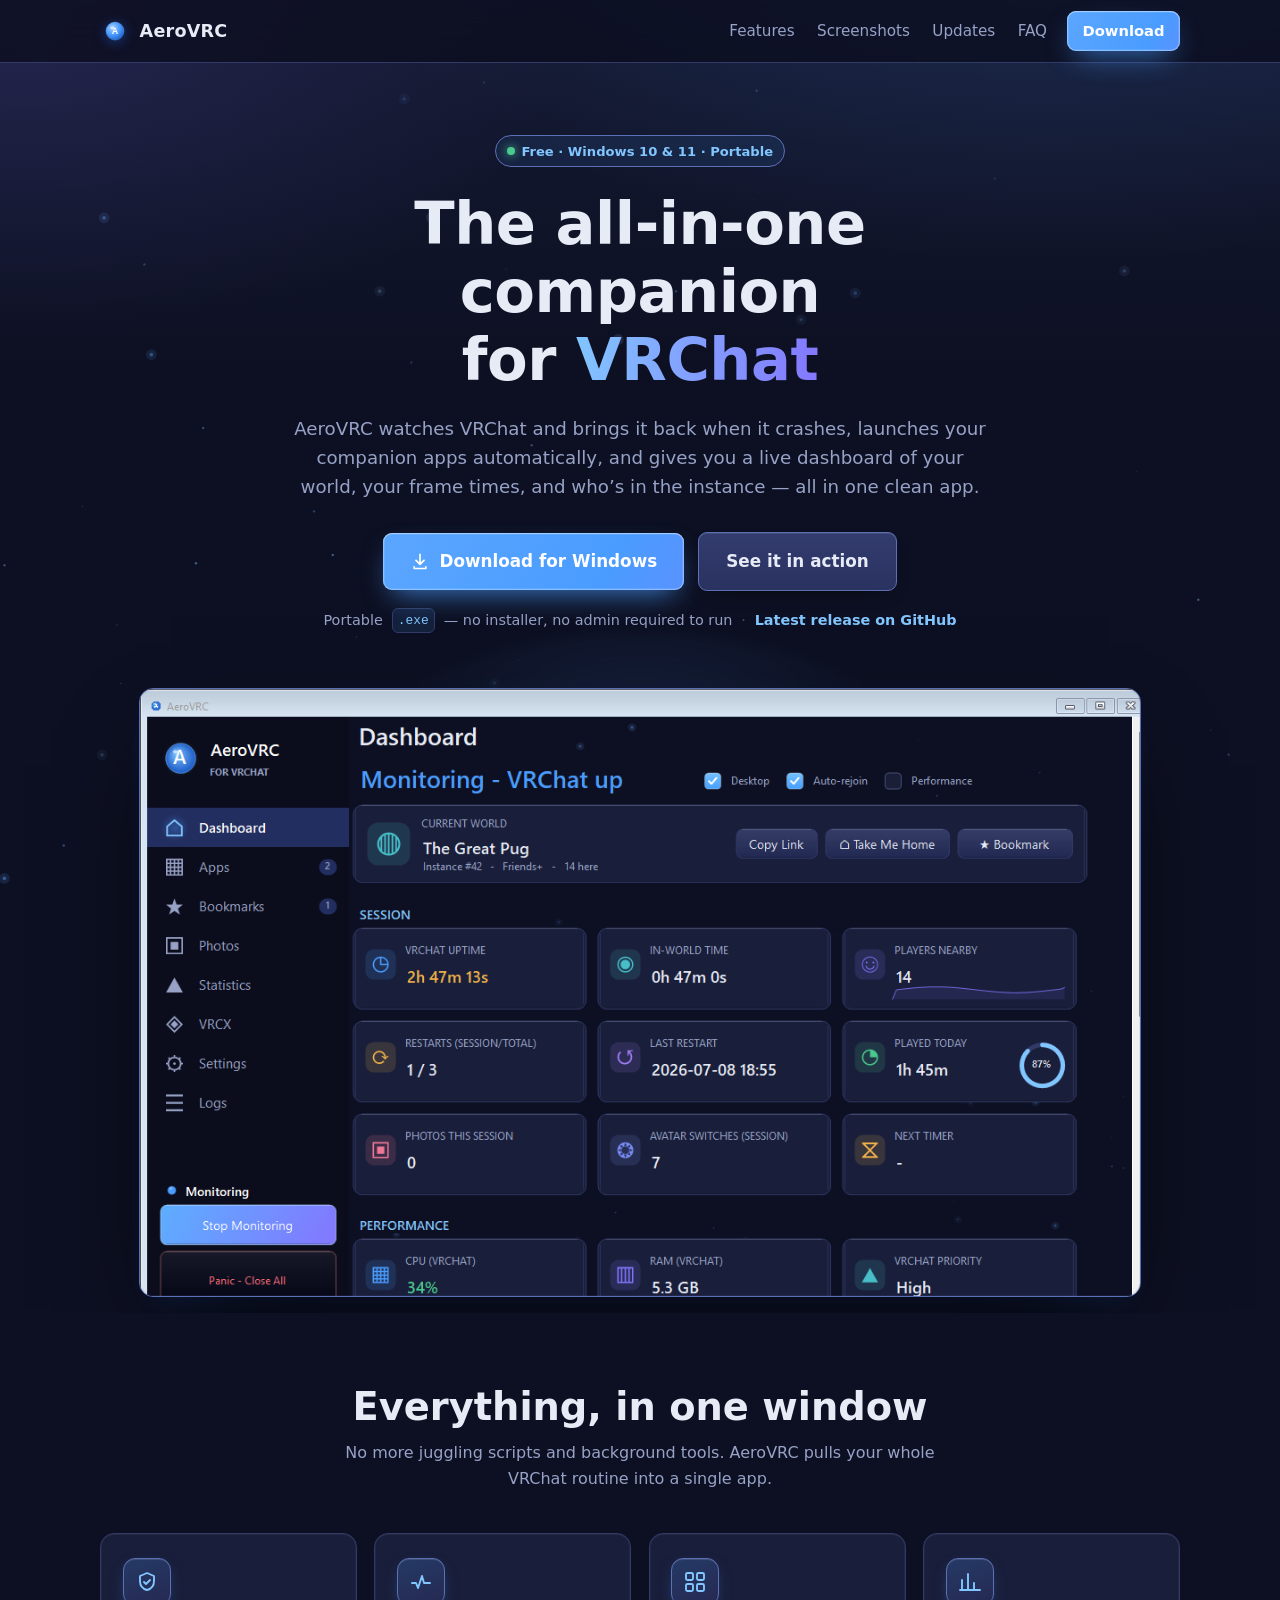
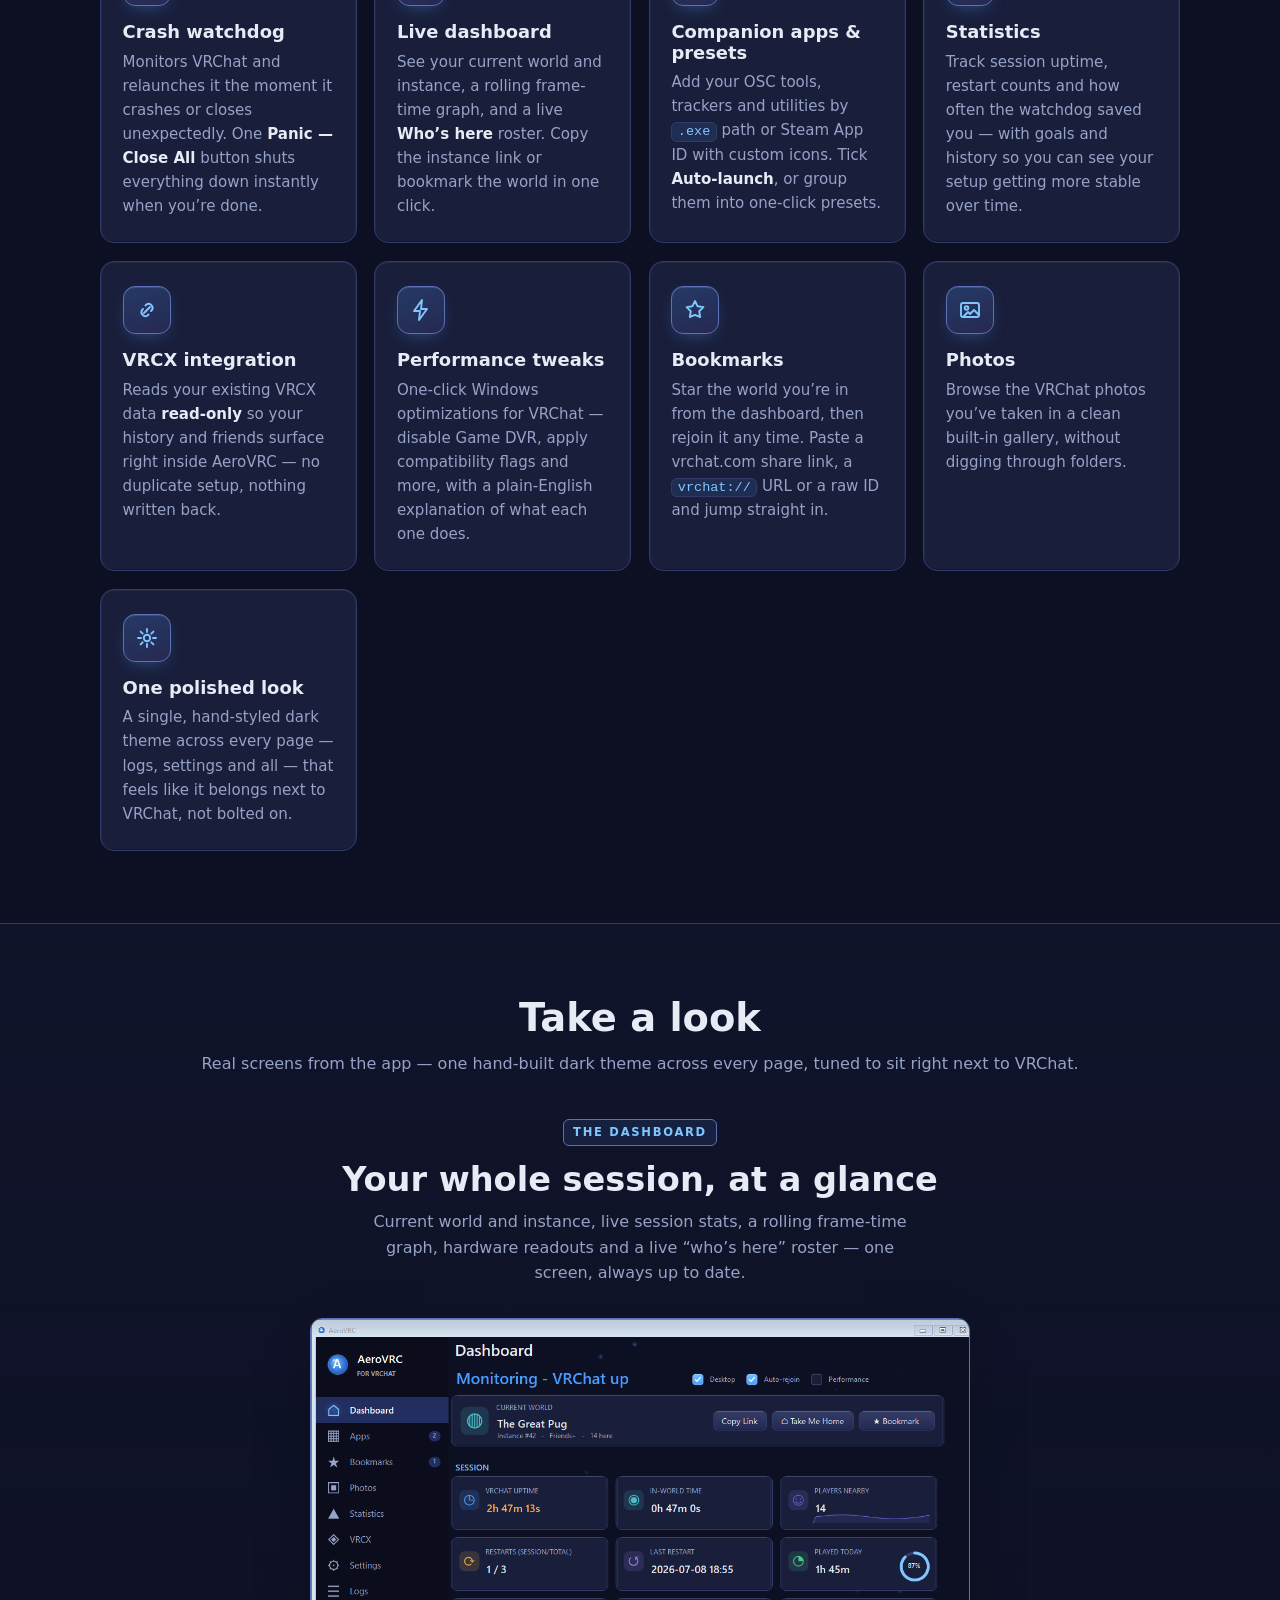
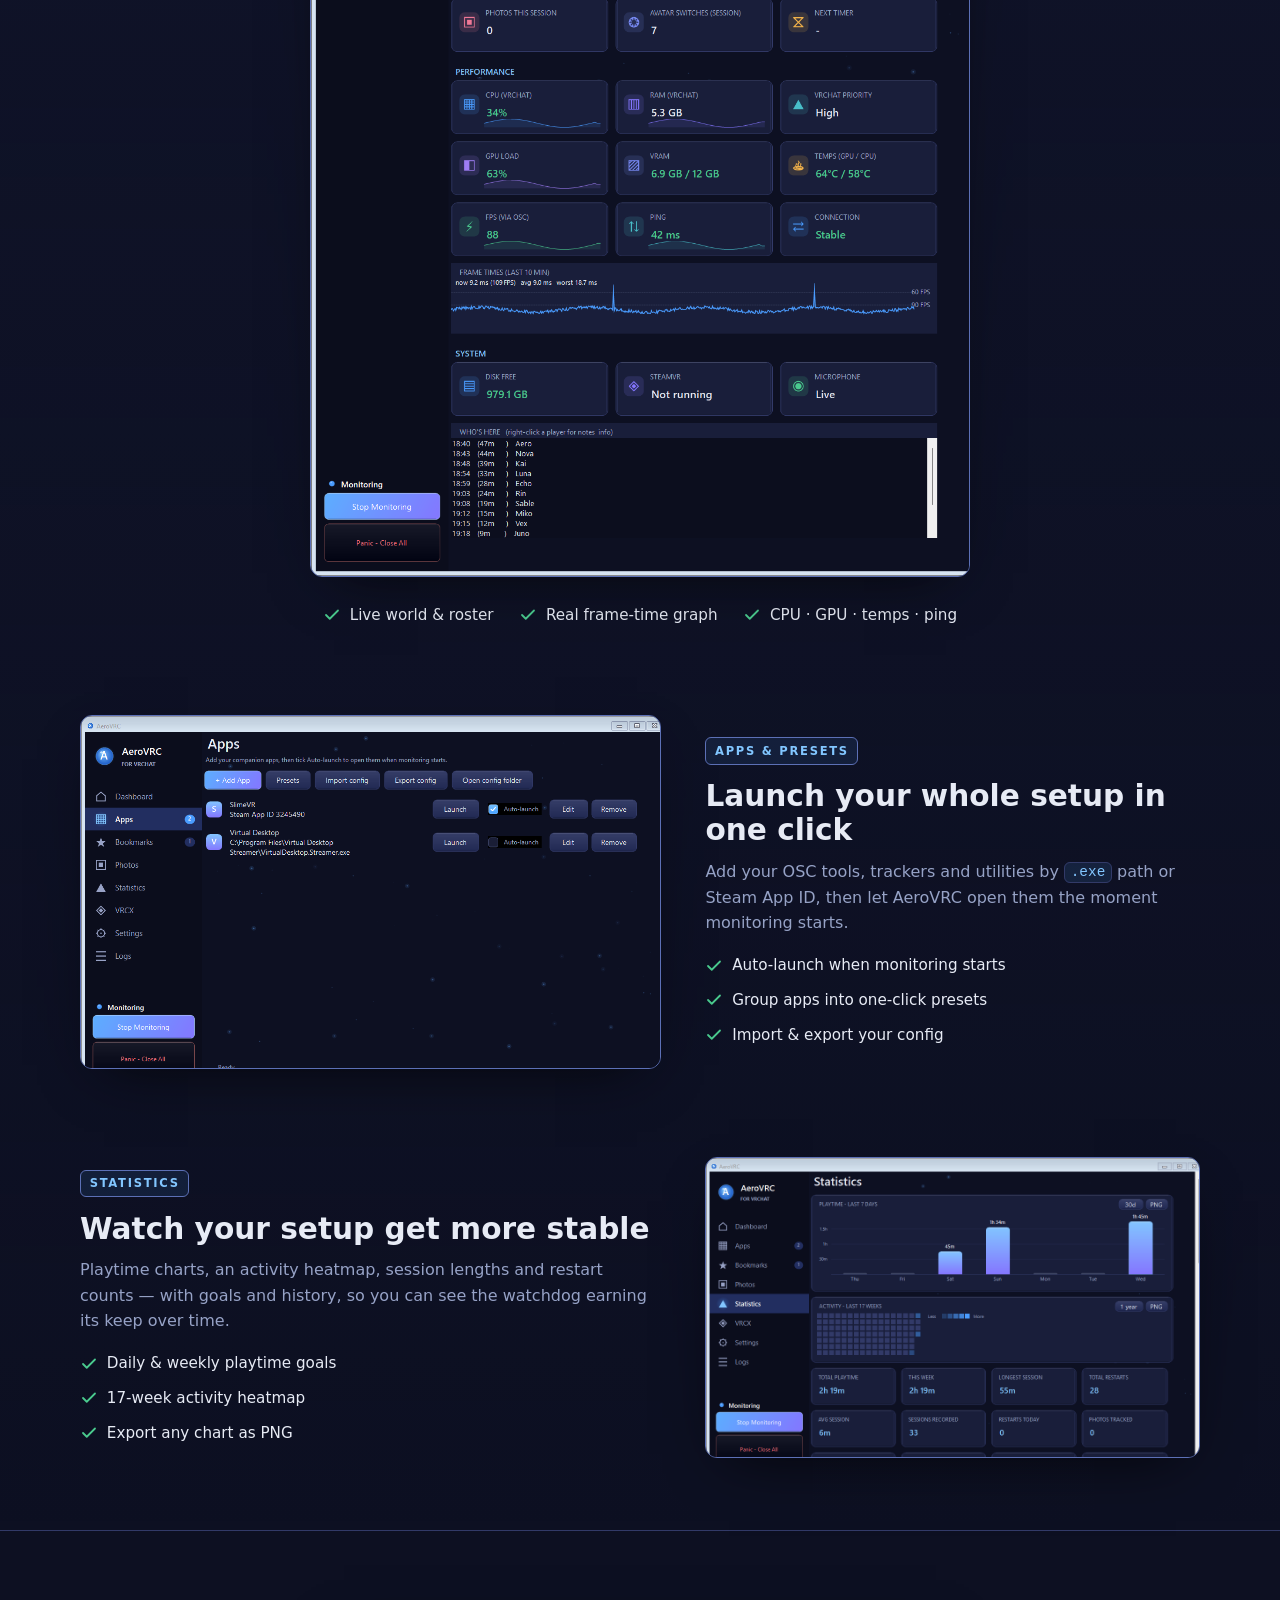
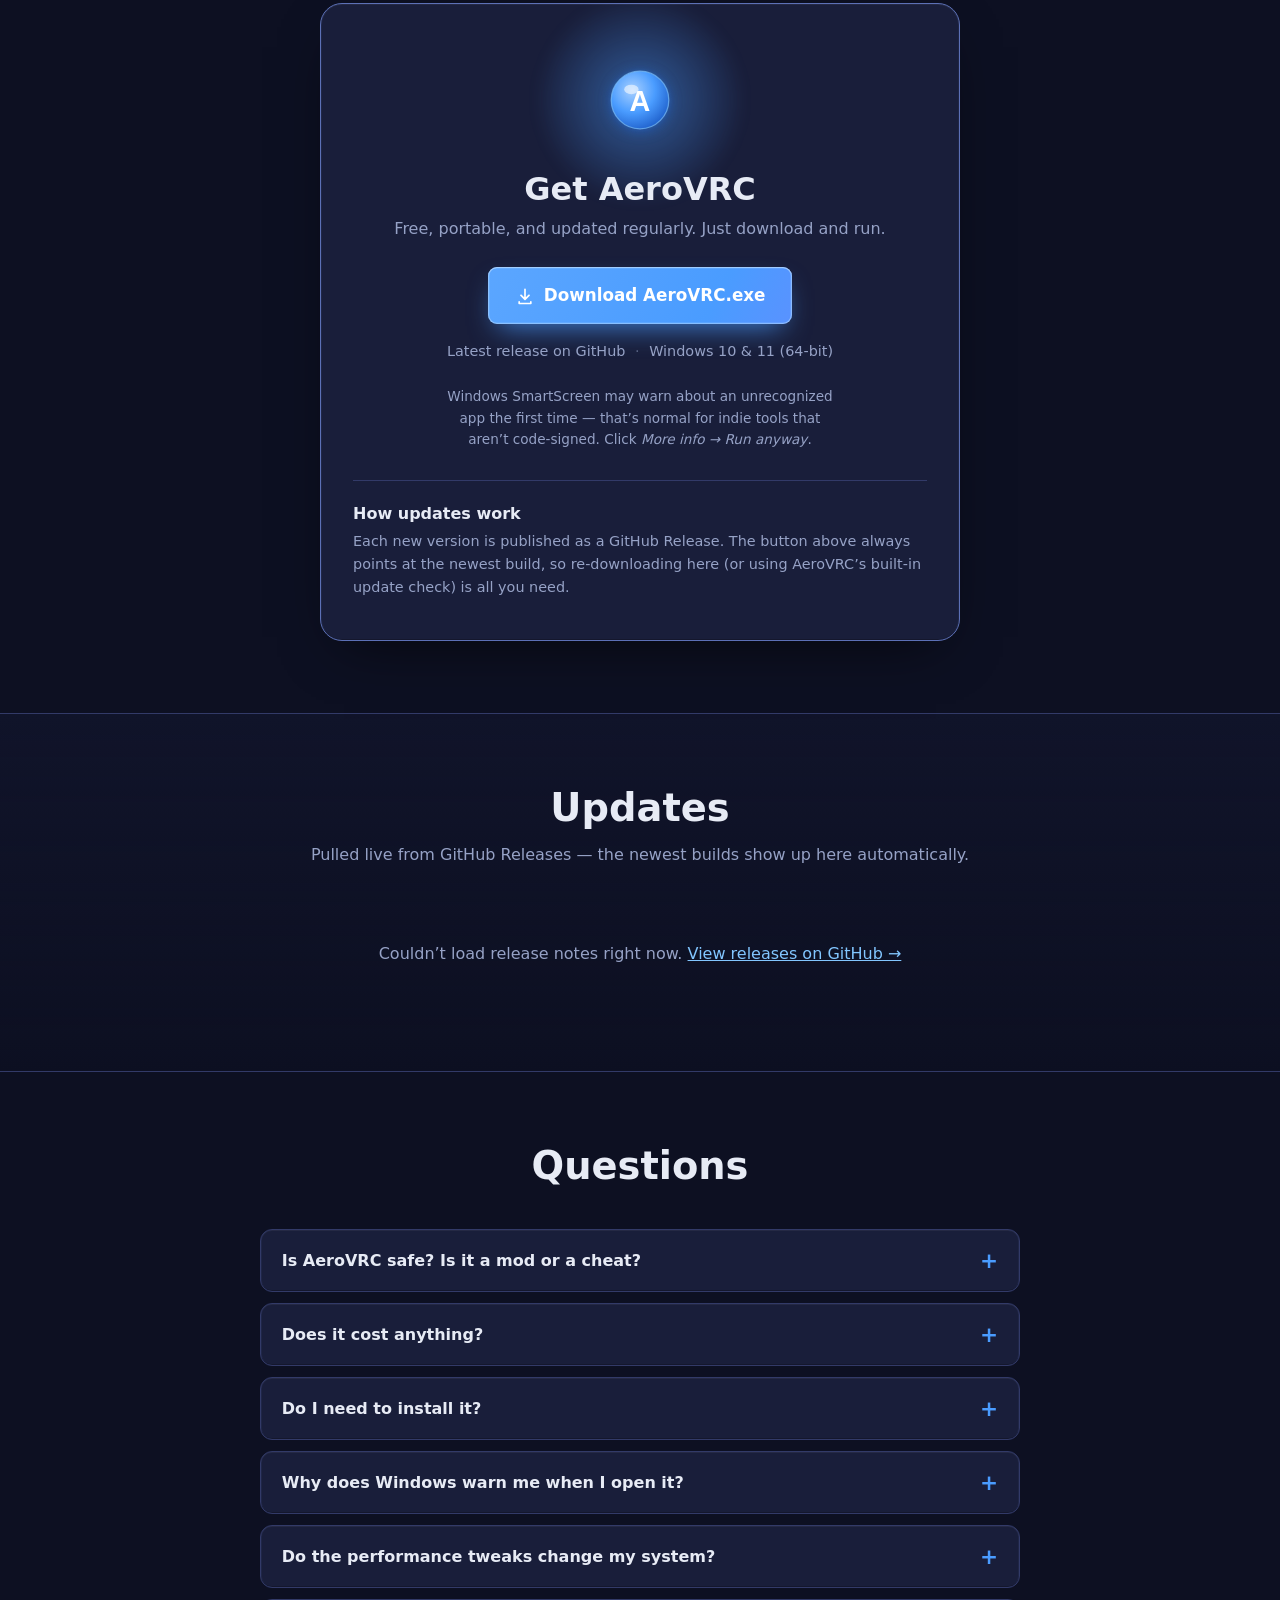
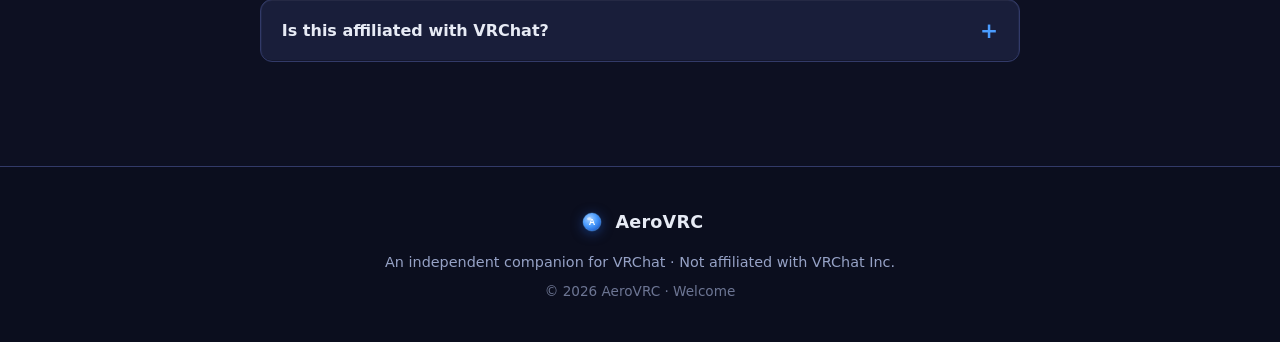
==== commit b3b8f5d0: "Fix broken theme/images: use relative asset paths, not absolute Absolute paths (/style.css, /img/..." ====
--- a/home/index.html
+++ b/home/index.html
@@ -15,8 +15,8 @@
   <meta name="twitter:image" content="https://aerovrc.com/img/cs_dashboard.png" />
 
   <link rel="canonical" href="https://aerovrc.com/home" />
-  <link rel="icon" href="/favicon.ico" />
-  <link rel="stylesheet" href="/style.css" />
+  <link rel="icon" href="../favicon.ico" />
+  <link rel="stylesheet" href="../style.css" />
 
   <!-- =====================================================================
        CONFIG  —  set your GitHub repo here as  "username/repo"
@@ -96,7 +96,7 @@
     <div class="hero-shot reveal" style="--rd:340ms">
       <div class="orb-halo hero-glow" aria-hidden="true"></div>
       <figure class="device">
-        <img src="/img/cs_dashboard.png" width="1120" height="680" loading="eager" decoding="async"
+        <img src="../img/cs_dashboard.png" width="1120" height="680" loading="eager" decoding="async"
              alt="The AeroVRC dashboard while monitoring a live VRChat session — current world (The Great Pug, Friends+, 14 players), plus session stat cards for uptime, players, restarts and played-today." />
       </figure>
     </div>
@@ -183,7 +183,7 @@
         <div class="feature-media">
           <div class="orb-halo hero-glow" aria-hidden="true"></div>
           <figure class="shot-frame">
-            <img src="/img/cs_dashboard_full.png" width="1120" height="1460" loading="lazy" decoding="async"
+            <img src="../img/cs_dashboard_full.png" width="1120" height="1460" loading="lazy" decoding="async"
                  alt="The full AeroVRC dashboard: session and performance stat cards with sparklines, a real frame-time graph with 60 and 90 FPS reference lines, system info, and the who's-here roster with join times." />
           </figure>
         </div>
@@ -198,7 +198,7 @@
       <article class="show-row reveal">
         <div class="show-media">
           <figure class="shot-frame">
-            <img src="/img/cs_apps.png" width="1120" height="680" loading="lazy" decoding="async"
+            <img src="../img/cs_apps.png" width="1120" height="680" loading="lazy" decoding="async"
                  alt="The Apps page listing companion apps — SlimeVR (auto-launch on) and Virtual Desktop — each with Launch, Auto-launch, Edit and Remove controls." />
           </figure>
         </div>
@@ -219,7 +219,7 @@
       <article class="show-row reverse reveal">
         <div class="show-media">
           <figure class="shot-frame">
-            <img src="/img/cs_statistics.png" width="1120" height="680" loading="lazy" decoding="async"
+            <img src="../img/cs_statistics.png" width="1120" height="680" loading="lazy" decoding="async"
                  alt="The Statistics page with a 7-day playtime bar chart, a 17-week activity heatmap, and cards for total playtime, longest session, sessions recorded and restarts." />
           </figure>
         </div>
@@ -327,10 +327,10 @@
         <span class="brand-name">AeroVRC</span>
       </div>
       <p class="foot-note">An independent companion for VRChat · Not affiliated with VRChat Inc.</p>
-      <p class="foot-copy">© <span data-year>2026</span> AeroVRC · <a href="/">Welcome</a></p>
+      <p class="foot-copy">© <span data-year>2026</span> AeroVRC · <a href="../">Welcome</a></p>
     </div>
   </footer>
 
-  <script src="/app.js"></script>
+  <script src="../app.js"></script>
 </body>
 </html>
